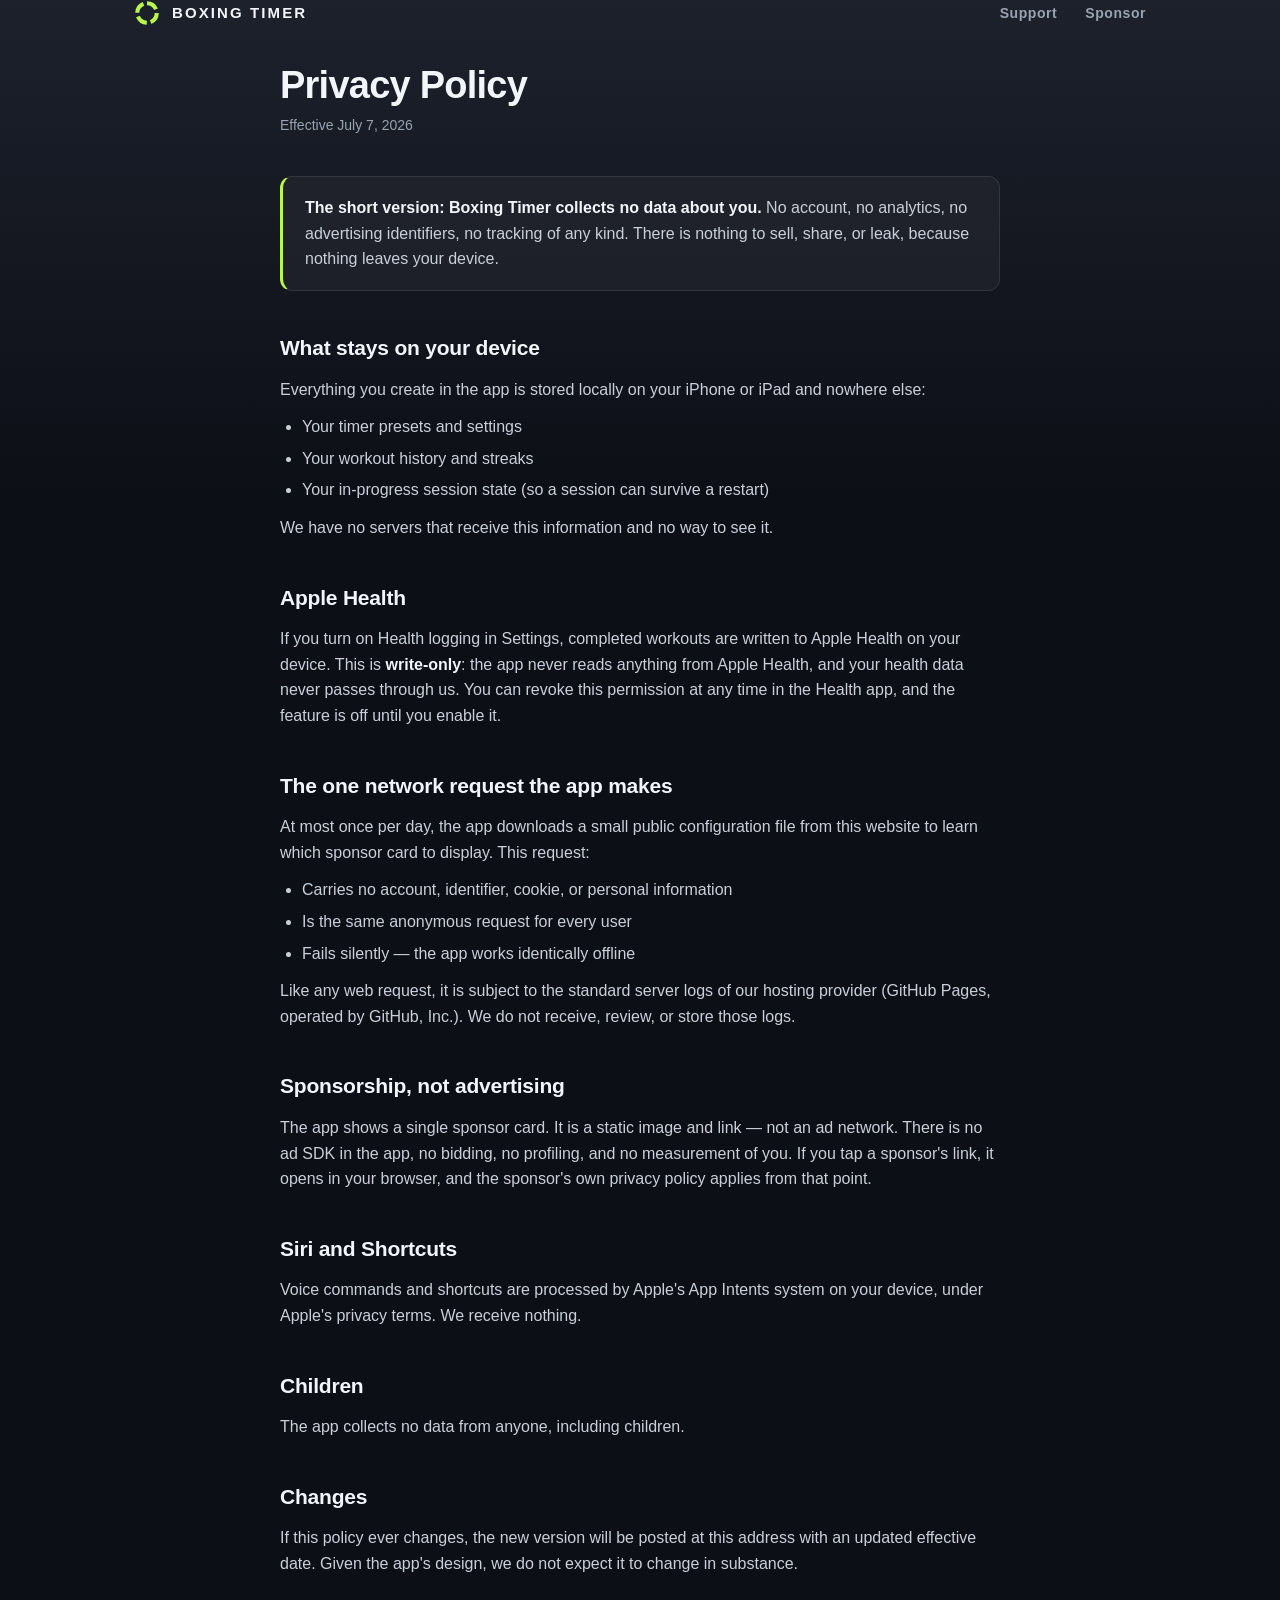
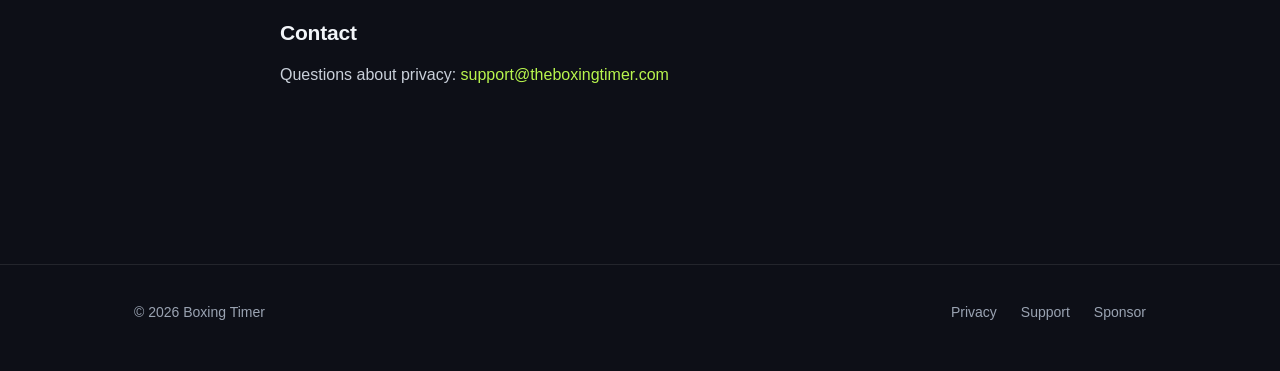
==== privacy/index.html @ 0ddcbec5 "feat: landing page, policies, sponsor pitch, and sponsor config" ====
<!DOCTYPE html>
<html lang="en">
<head>
<meta charset="utf-8">
<meta name="viewport" content="width=device-width, initial-scale=1">
<title>Privacy Policy — Boxing Timer</title>
<meta name="description" content="Boxing Timer collects no data. No accounts, no analytics, no tracking.">
<meta name="theme-color" content="#0d0f17">
<link rel="icon" href="/favicon.svg" type="image/svg+xml">
<link rel="stylesheet" href="/assets/site.css">
</head>
<body>

<header class="wrap">
  <nav class="nav">
    <a class="brand" href="/">
      <svg width="26" height="26" viewBox="0 0 32 32" aria-hidden="true"><circle cx="16" cy="16" r="12" fill="none" stroke="#b8f54d" stroke-width="5" stroke-dasharray="14 4.85" transform="rotate(-90 16 16)"/></svg>
      BOXING TIMER
    </a>
    <div class="nav-links">
      <a href="/support/">Support</a>
      <a href="/sponsor/">Sponsor</a>
    </div>
  </nav>
</header>

<main class="wrap prose">
  <h1>Privacy Policy</h1>
  <p class="updated">Effective July 7, 2026</p>

  <div class="callout">
    <p><strong>The short version: Boxing Timer collects no data about you.</strong> No account, no analytics, no advertising identifiers, no tracking of any kind. There is nothing to sell, share, or leak, because nothing leaves your device.</p>
  </div>

  <h2>What stays on your device</h2>
  <p>Everything you create in the app is stored locally on your iPhone or iPad and nowhere else:</p>
  <ul>
    <li>Your timer presets and settings</li>
    <li>Your workout history and streaks</li>
    <li>Your in-progress session state (so a session can survive a restart)</li>
  </ul>
  <p>We have no servers that receive this information and no way to see it.</p>

  <h2>Apple Health</h2>
  <p>If you turn on Health logging in Settings, completed workouts are written to Apple Health on your device. This is <strong>write-only</strong>: the app never reads anything from Apple Health, and your health data never passes through us. You can revoke this permission at any time in the Health app, and the feature is off until you enable it.</p>

  <h2>The one network request the app makes</h2>
  <p>At most once per day, the app downloads a small public configuration file from this website to learn which sponsor card to display. This request:</p>
  <ul>
    <li>Carries no account, identifier, cookie, or personal information</li>
    <li>Is the same anonymous request for every user</li>
    <li>Fails silently — the app works identically offline</li>
  </ul>
  <p>Like any web request, it is subject to the standard server logs of our hosting provider (GitHub Pages, operated by GitHub, Inc.). We do not receive, review, or store those logs.</p>

  <h2>Sponsorship, not advertising</h2>
  <p>The app shows a single sponsor card. It is a static image and link — not an ad network. There is no ad SDK in the app, no bidding, no profiling, and no measurement of you. If you tap a sponsor's link, it opens in your browser, and the sponsor's own privacy policy applies from that point.</p>

  <h2>Siri and Shortcuts</h2>
  <p>Voice commands and shortcuts are processed by Apple's App Intents system on your device, under Apple's privacy terms. We receive nothing.</p>

  <h2>Children</h2>
  <p>The app collects no data from anyone, including children.</p>

  <h2>Changes</h2>
  <p>If this policy ever changes, the new version will be posted at this address with an updated effective date. Given the app's design, we do not expect it to change in substance.</p>

  <h2>Contact</h2>
  <p>Questions about privacy: <a href="mailto:support@theboxingtimer.com">support@theboxingtimer.com</a></p>
</main>

<footer>
  <div class="wrap foot">
    <span>&copy; 2026 Boxing Timer</span>
    <div class="foot-links">
      <a href="/privacy/">Privacy</a>
      <a href="/support/">Support</a>
      <a href="/sponsor/">Sponsor</a>
    </div>
  </div>
</footer>

</body>
</html>
---- assets/site.css ----
:root {
  --bg-top: #1c212b;
  --bg-bottom: #0d0f17;
  --panel: rgba(255, 255, 255, 0.04);
  --border: rgba(255, 255, 255, 0.09);
  --text: #f2f5f9;
  --muted: #9aa3b2;
  --accent: #b8f54d;
  --accent-ink: #0d120a;
  --work: #0d8c40;
  --rest: #c71f1f;
  --ready: #ed9e0d;
}

* { margin: 0; padding: 0; box-sizing: border-box; }

html { scroll-behavior: smooth; }

body {
  font-family: -apple-system, BlinkMacSystemFont, "Segoe UI", Roboto, Helvetica, Arial, sans-serif;
  background: linear-gradient(180deg, var(--bg-top) 0%, var(--bg-bottom) 55%) fixed, var(--bg-bottom);
  color: var(--text);
  line-height: 1.6;
  -webkit-font-smoothing: antialiased;
}

.wrap { max-width: 1060px; margin: 0 auto; padding: 0 24px; }

a { color: var(--accent); text-decoration: none; }
a:hover { text-decoration: underline; }

/* Header */
header { padding: 28px 0; }
.nav { display: flex; align-items: center; justify-content: space-between; }
.brand { display: flex; align-items: center; gap: 12px; color: var(--text); font-weight: 800; letter-spacing: 0.14em; font-size: 15px; }
.brand:hover { text-decoration: none; }
.brand svg { display: block; }
.nav-links { display: flex; gap: 28px; }
.nav-links a { color: var(--muted); font-size: 14px; font-weight: 600; letter-spacing: 0.04em; }
.nav-links a:hover { color: var(--text); text-decoration: none; }

/* Type */
h1 { font-size: clamp(38px, 6vw, 58px); line-height: 1.05; font-weight: 800; letter-spacing: -0.02em; }
h2 { font-size: 28px; font-weight: 800; letter-spacing: -0.01em; margin-bottom: 16px; }
.kicker { color: var(--accent); font-size: 13px; font-weight: 700; letter-spacing: 0.22em; text-transform: uppercase; margin-bottom: 16px; }
.lede { color: var(--muted); font-size: 19px; max-width: 46ch; }

/* Buttons */
.btn { display: inline-flex; align-items: center; gap: 10px; padding: 14px 26px; border-radius: 999px; font-weight: 700; font-size: 16px; }
.btn-primary { background: var(--accent); color: var(--accent-ink); }
.btn-primary:hover { text-decoration: none; filter: brightness(1.06); }
.btn-ghost { border: 1px solid var(--border); color: var(--text); }
.btn-ghost:hover { text-decoration: none; border-color: var(--muted); }
.btn-soon { background: var(--panel); border: 1px solid var(--border); color: var(--muted); cursor: default; }
.btn-soon:hover { text-decoration: none; }
.btn-soon .badge { background: var(--accent); color: var(--accent-ink); font-size: 11px; font-weight: 800; letter-spacing: 0.08em; padding: 3px 9px; border-radius: 999px; }

/* Cards */
.grid { display: grid; grid-template-columns: repeat(3, 1fr); gap: 18px; }
.card { background: var(--panel); border: 1px solid var(--border); border-radius: 18px; padding: 26px; }
.card h3 { font-size: 17px; font-weight: 700; margin: 14px 0 8px; }
.card p { color: var(--muted); font-size: 15px; }
.card .glyph { width: 40px; height: 40px; border-radius: 12px; background: rgba(184, 245, 77, 0.12); display: flex; align-items: center; justify-content: center; }

/* Prose pages (privacy, support, sponsor) */
.prose { max-width: 720px; margin: 0 auto; padding: 40px 0 80px; }
.prose h1 { font-size: 38px; margin-bottom: 8px; }
.prose .updated { color: var(--muted); font-size: 14px; margin-bottom: 40px; }
.prose h2 { font-size: 21px; margin: 40px 0 12px; }
.prose p, .prose li { color: #c9d0da; font-size: 16px; }
.prose ul { padding-left: 22px; margin: 12px 0; }
.prose li { margin: 6px 0; }
.prose strong { color: var(--text); }
.prose .callout { background: var(--panel); border: 1px solid var(--border); border-left: 3px solid var(--accent); border-radius: 12px; padding: 18px 22px; margin: 24px 0; }

/* Footer */
footer { border-top: 1px solid var(--border); margin-top: 96px; padding: 36px 0 48px; }
.foot { display: flex; align-items: center; justify-content: space-between; flex-wrap: wrap; gap: 16px; }
.foot-links { display: flex; gap: 24px; }
.foot a, .foot span { color: var(--muted); font-size: 14px; }
.foot a:hover { color: var(--text); text-decoration: none; }

@media (max-width: 760px) {
  .grid { grid-template-columns: 1fr; }
  .nav-links { gap: 18px; }
}
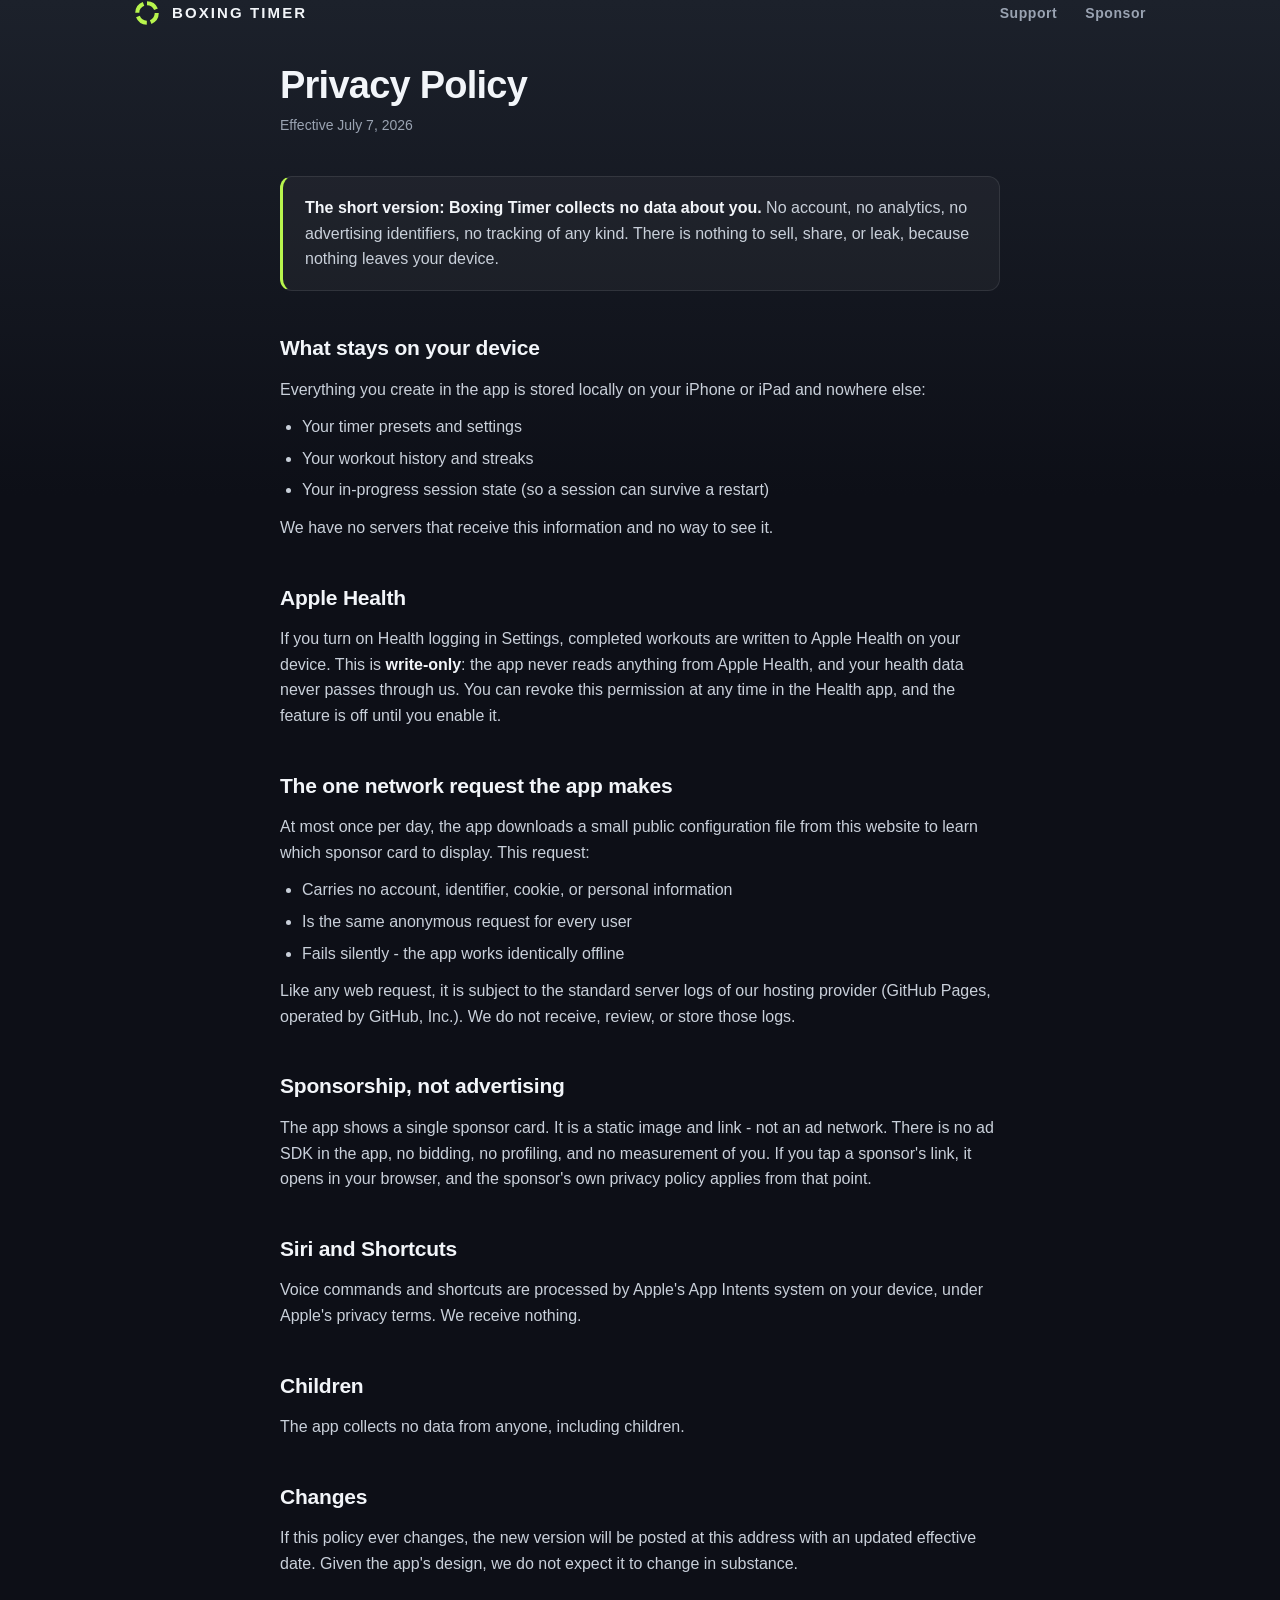
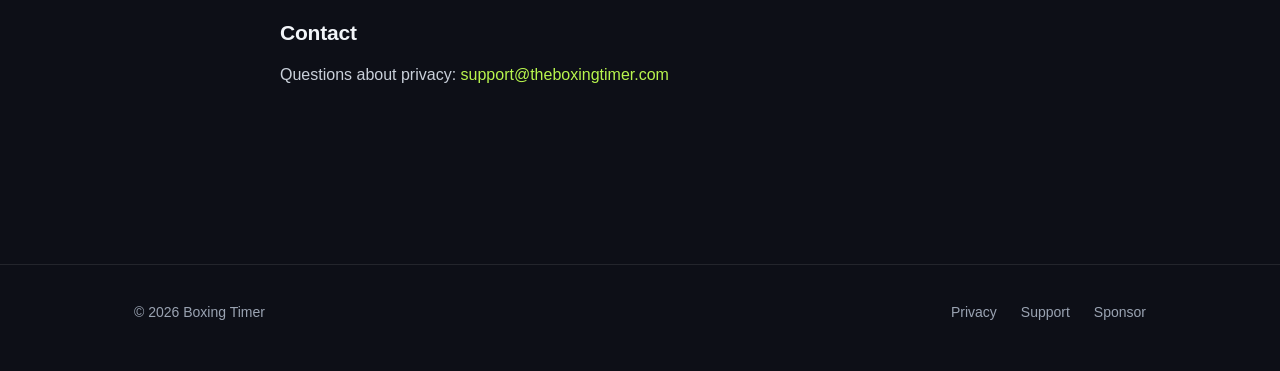
==== commit 771ec385: "Replace em dashes and middots with plain ASCII punctuation" ====
--- a/privacy/index.html
+++ b/privacy/index.html
@@ -3,7 +3,7 @@
 <head>
 <meta charset="utf-8">
 <meta name="viewport" content="width=device-width, initial-scale=1">
-<title>Privacy Policy — Boxing Timer</title>
+<title>Privacy Policy - Boxing Timer</title>
 <meta name="description" content="Boxing Timer collects no data. No accounts, no analytics, no tracking.">
 <meta name="theme-color" content="#0d0f17">
 <link rel="icon" href="/favicon.svg" type="image/svg+xml">
@@ -49,12 +49,12 @@
   <ul>
     <li>Carries no account, identifier, cookie, or personal information</li>
     <li>Is the same anonymous request for every user</li>
-    <li>Fails silently — the app works identically offline</li>
+    <li>Fails silently - the app works identically offline</li>
   </ul>
   <p>Like any web request, it is subject to the standard server logs of our hosting provider (GitHub Pages, operated by GitHub, Inc.). We do not receive, review, or store those logs.</p>
 
   <h2>Sponsorship, not advertising</h2>
-  <p>The app shows a single sponsor card. It is a static image and link — not an ad network. There is no ad SDK in the app, no bidding, no profiling, and no measurement of you. If you tap a sponsor's link, it opens in your browser, and the sponsor's own privacy policy applies from that point.</p>
+  <p>The app shows a single sponsor card. It is a static image and link - not an ad network. There is no ad SDK in the app, no bidding, no profiling, and no measurement of you. If you tap a sponsor's link, it opens in your browser, and the sponsor's own privacy policy applies from that point.</p>
 
   <h2>Siri and Shortcuts</h2>
   <p>Voice commands and shortcuts are processed by Apple's App Intents system on your device, under Apple's privacy terms. We receive nothing.</p>
--- a/assets/site.css
+++ b/assets/site.css
@@ -51,9 +51,6 @@
 .btn-primary:hover { text-decoration: none; filter: brightness(1.06); }
 .btn-ghost { border: 1px solid var(--border); color: var(--text); }
 .btn-ghost:hover { text-decoration: none; border-color: var(--muted); }
-.btn-soon { background: var(--panel); border: 1px solid var(--border); color: var(--muted); cursor: default; }
-.btn-soon:hover { text-decoration: none; }
-.btn-soon .badge { background: var(--accent); color: var(--accent-ink); font-size: 11px; font-weight: 800; letter-spacing: 0.08em; padding: 3px 9px; border-radius: 999px; }
 
 /* Cards */
 .grid { display: grid; grid-template-columns: repeat(3, 1fr); gap: 18px; }
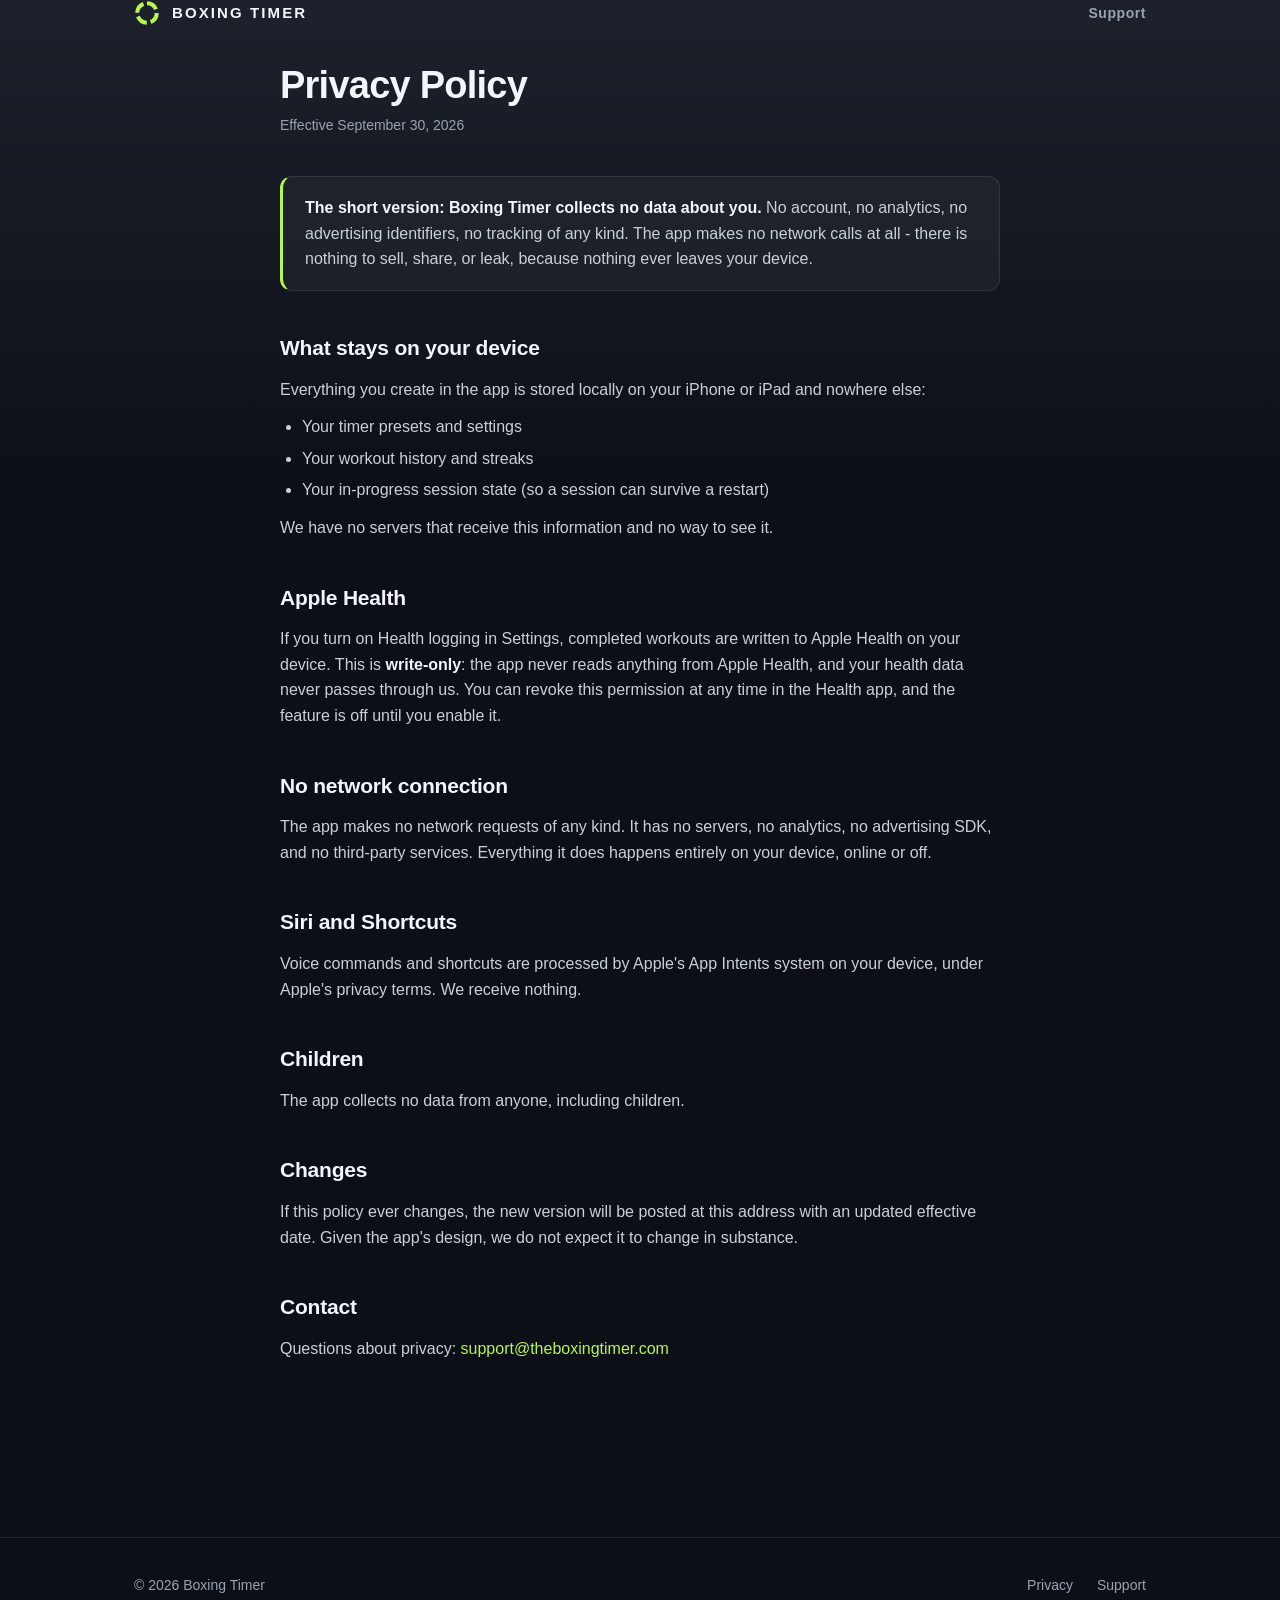
==== commit ccbabd99: "Remove sponsor content and state the app makes no network calls The app ships with no sponsor slot a" ====
--- a/privacy/index.html
+++ b/privacy/index.html
@@ -19,17 +19,16 @@
     </a>
     <div class="nav-links">
       <a href="/support/">Support</a>
-      <a href="/sponsor/">Sponsor</a>
     </div>
   </nav>
 </header>
 
 <main class="wrap prose">
   <h1>Privacy Policy</h1>
-  <p class="updated">Effective July 7, 2026</p>
+  <p class="updated">Effective September 30, 2026</p>
 
   <div class="callout">
-    <p><strong>The short version: Boxing Timer collects no data about you.</strong> No account, no analytics, no advertising identifiers, no tracking of any kind. There is nothing to sell, share, or leak, because nothing leaves your device.</p>
+    <p><strong>The short version: Boxing Timer collects no data about you.</strong> No account, no analytics, no advertising identifiers, no tracking of any kind. The app makes no network calls at all - there is nothing to sell, share, or leak, because nothing ever leaves your device.</p>
   </div>
 
   <h2>What stays on your device</h2>
@@ -44,17 +43,8 @@
   <h2>Apple Health</h2>
   <p>If you turn on Health logging in Settings, completed workouts are written to Apple Health on your device. This is <strong>write-only</strong>: the app never reads anything from Apple Health, and your health data never passes through us. You can revoke this permission at any time in the Health app, and the feature is off until you enable it.</p>
 
-  <h2>The one network request the app makes</h2>
-  <p>At most once per day, the app downloads a small public configuration file from this website to learn which sponsor card to display. This request:</p>
-  <ul>
-    <li>Carries no account, identifier, cookie, or personal information</li>
-    <li>Is the same anonymous request for every user</li>
-    <li>Fails silently - the app works identically offline</li>
-  </ul>
-  <p>Like any web request, it is subject to the standard server logs of our hosting provider (GitHub Pages, operated by GitHub, Inc.). We do not receive, review, or store those logs.</p>
-
-  <h2>Sponsorship, not advertising</h2>
-  <p>The app shows a single sponsor card. It is a static image and link - not an ad network. There is no ad SDK in the app, no bidding, no profiling, and no measurement of you. If you tap a sponsor's link, it opens in your browser, and the sponsor's own privacy policy applies from that point.</p>
+  <h2>No network connection</h2>
+  <p>The app makes no network requests of any kind. It has no servers, no analytics, no advertising SDK, and no third-party services. Everything it does happens entirely on your device, online or off.</p>
 
   <h2>Siri and Shortcuts</h2>
   <p>Voice commands and shortcuts are processed by Apple's App Intents system on your device, under Apple's privacy terms. We receive nothing.</p>
@@ -75,7 +65,6 @@
     <div class="foot-links">
       <a href="/privacy/">Privacy</a>
       <a href="/support/">Support</a>
-      <a href="/sponsor/">Sponsor</a>
     </div>
   </div>
 </footer>
